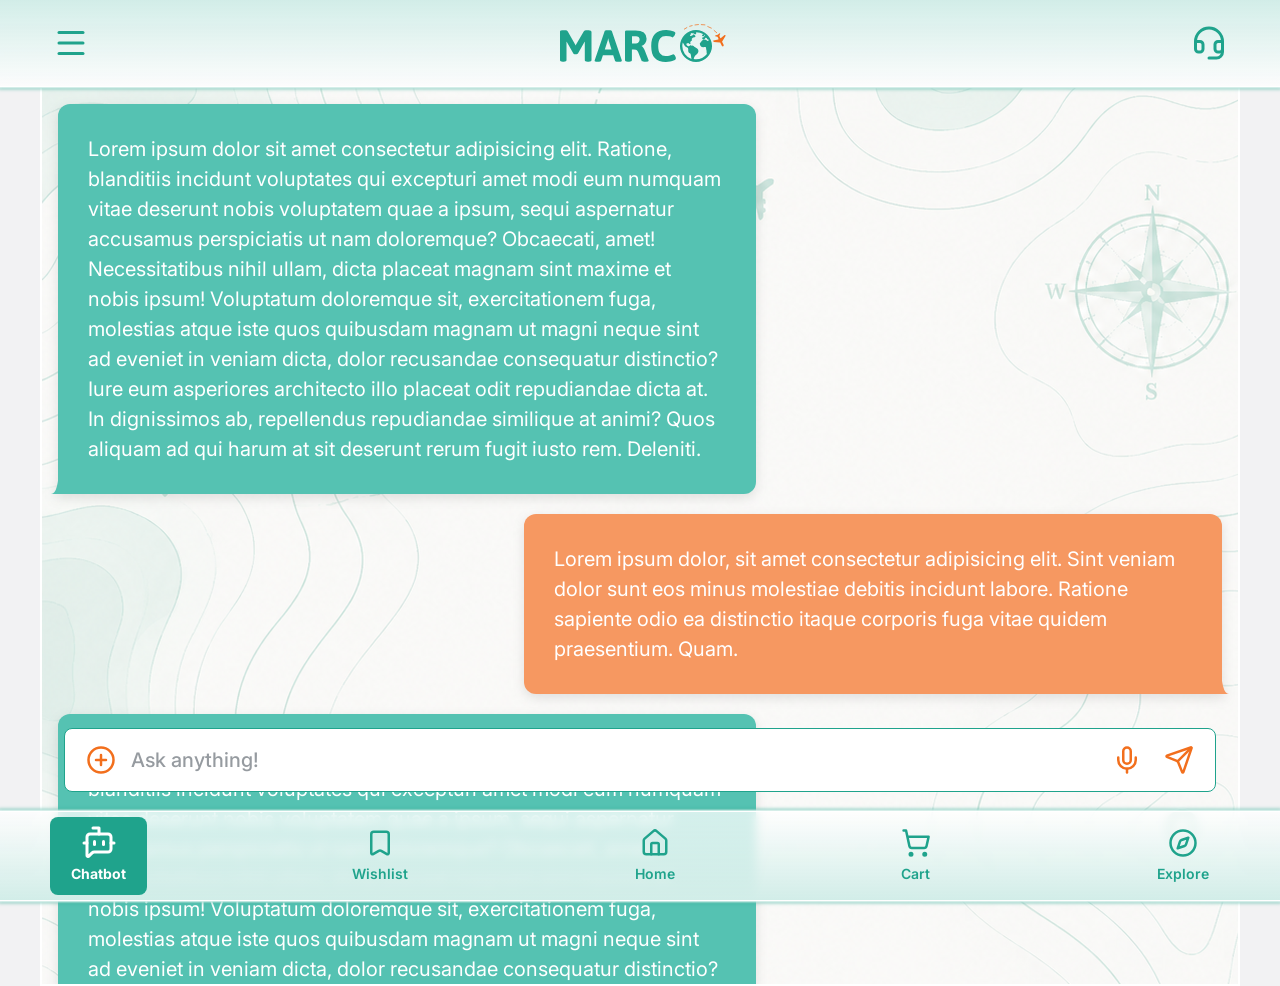
==== HTML Pages/Chatbot.html @ 884e7ddc "update chatbot UI and improvements" ====
<!doctype html>
<html lang="en">
  <head>
    <meta charset="UTF-8" />
    <meta http-equiv="X-UA-Compatible" content="IE=edge" />
    <meta name="viewport" content="width=device-width, initial-scale=1.0" />
    <title>Main Page</title>
    <link rel="stylesheet" href="../CSS/variables.css" />
    <link rel="stylesheet" href="../CSS/base.css" />
    <link rel="stylesheet" href="../CSS/layout.css" />
    <link rel="stylesheet" href="../CSS/components.css" />
    <link
      rel="shortcut icon"
      href="../Images/crowtus.svg"
      type="image/x-icon"
    />
    <script defer src="../JS/app.js"></script>
    <script defer src="../JS/lucide.min.js"></script>
  </head>
  <body>
    <!-- Navbar -->
    <nav class="nav section">
      <ul class="nav__items container">
        <li>
          <a
            class="btn btn--tertiary btn--nav btn--is-active"
            href="./chatbot.html"
          >
            <span data-lucide="bot-message-square" aria-hidden="true"></span>
            <span class="text--sm">Chatbot</span>
          </a>
        </li>
        <li>
          <a class="btn btn--tertiary btn--nav" href="./wishlist.html">
            <span data-lucide="bookmark" aria-hidden="true"></span>
            <span class="text--sm">Wishlist</span>
          </a>
        </li>
        <li>
          <a
            class="btn btn--tertiary btn--nav"
            href="./home.html"
            aria-current="page"
          >
            <span data-lucide="home" aria-hidden="true"></span>
            <span class="text--sm">Home</span>
          </a>
        </li>
        <li>
          <a class="btn btn--tertiary btn--nav" href="./cart.html">
            <span data-lucide="shopping-cart" aria-hidden="true"></span>
            <span class="text--sm">Cart</span>
          </a>
        </li>
        <li>
          <a class="btn btn--tertiary btn--nav" href="./explore.html">
            <span data-lucide="compass" aria-hidden="true"></span>
            <span class="text--sm">Explore</span>
          </a>
        </li>
      </ul>
    </nav>
    <!-- Header -->
    <header class="header section">
      <section class="header__title container">
        <button class="btn btn--tertiary btn--header" aria-label="Menu">
          <span data-lucide="menu"></span>
        </button>
        <div class="logo">
          <img src="../Images/logo/logo.svg" alt="" />
        </div>
        <button
          class="btn btn--tertiary btn--header"
          aria-label="Customer Service"
        >
          <span data-lucide="headset"></span>
        </button>
      </section>
    </header>
    <main>
      <section class="chat container">
        <div class="chat__messages">
          <div class="chat__messages--left">
            Lorem ipsum dolor sit amet consectetur adipisicing elit. Ratione,
            blanditiis incidunt voluptates qui excepturi amet modi eum numquam
            vitae deserunt nobis voluptatem quae a ipsum, sequi aspernatur
            accusamus perspiciatis ut nam doloremque? Obcaecati, amet!
            Necessitatibus nihil ullam, dicta placeat magnam sint maxime et
            nobis ipsum! Voluptatum doloremque sit, exercitationem fuga,
            molestias atque iste quos quibusdam magnam ut magni neque sint ad
            eveniet in veniam dicta, dolor recusandae consequatur distinctio?
            Iure eum asperiores architecto illo placeat odit repudiandae dicta
            at. In dignissimos ab, repellendus repudiandae similique at animi?
            Quos aliquam ad qui harum at sit deserunt rerum fugit iusto rem.
            Deleniti.
          </div>
          <div class="chat__messages--right">
            Lorem ipsum dolor, sit amet consectetur adipisicing elit. Sint
            veniam dolor sunt eos minus molestiae debitis incidunt labore.
            Ratione sapiente odio ea distinctio itaque corporis fuga vitae
            quidem praesentium. Quam.
          </div>
          <div class="chat__messages--left">
            Lorem ipsum dolor sit amet consectetur adipisicing elit. Ratione,
            blanditiis incidunt voluptates qui excepturi amet modi eum numquam
            vitae deserunt nobis voluptatem quae a ipsum, sequi aspernatur
            accusamus perspiciatis ut nam doloremque? Obcaecati, amet!
            Necessitatibus nihil ullam, dicta placeat magnam sint maxime et
            nobis ipsum! Voluptatum doloremque sit, exercitationem fuga,
            molestias atque iste quos quibusdam magnam ut magni neque sint ad
            eveniet in veniam dicta, dolor recusandae consequatur distinctio?
            Iure eum asperiores architecto illo placeat odit repudiandae dicta
            at. In dignissimos ab, repellendus repudiandae similique at animi?
            Quos aliquam ad qui harum at sit deserunt rerum fugit iusto rem.
            Deleniti.
          </div>
          <div class="chat__messages--right">
            Lorem ipsum dolor, sit amet consectetur adipisicing elit. Sint
            veniam dolor sunt eos minus molestiae debitis incidunt labore.
            Ratione sapiente odio ea distinctio itaque corporis fuga vitae
            quidem praesentium. Quam.
          </div>
          <div class="chat__messages--left">
            Lorem ipsum dolor sit amet consectetur adipisicing elit. Ratione,
            blanditiis incidunt voluptates qui excepturi amet modi eum numquam
            vitae deserunt nobis voluptatem quae a ipsum, sequi aspernatur
            accusamus perspiciatis ut nam doloremque? Obcaecati, amet!
            Necessitatibus nihil ullam, dicta placeat magnam sint maxime et
            nobis ipsum! Voluptatum doloremque sit, exercitationem fuga,
            molestias atque iste quos quibusdam magnam ut magni neque sint ad
            eveniet in veniam dicta, dolor recusandae consequatur distinctio?
            Iure eum asperiores architecto illo placeat odit repudiandae dicta
            at. In dignissimos ab, repellendus repudiandae similique at animi?
            Quos aliquam ad qui harum at sit deserunt rerum fugit iusto rem.
            Deleniti.
          </div>
          <div class="chat__messages--right">
            Lorem ipsum dolor, sit amet consectetur adipisicing elit. Sint
            veniam dolor sunt eos minus molestiae debitis incidunt labore.
            Ratione sapiente odio ea distinctio itaque corporis fuga vitae
            quidem praesentium. Quam.
          </div>
          <div class="chat__messages--left">
            Lorem ipsum dolor sit amet consectetur adipisicing elit. Ratione,
            blanditiis incidunt voluptates qui excepturi amet modi eum numquam
            vitae deserunt nobis voluptatem quae a ipsum, sequi aspernatur
            accusamus perspiciatis ut nam doloremque? Obcaecati, amet!
            Necessitatibus nihil ullam, dicta placeat magnam sint maxime et
            nobis ipsum! Voluptatum doloremque sit, exercitationem fuga,
            molestias atque iste quos quibusdam magnam ut magni neque sint ad
            eveniet in veniam dicta, dolor recusandae consequatur distinctio?
            Iure eum asperiores architecto illo placeat odit repudiandae dicta
            at. In dignissimos ab, repellendus repudiandae similique at animi?
            Quos aliquam ad qui harum at sit deserunt rerum fugit iusto rem.
            Deleniti.
          </div>
          <div class="chat__messages--right">
            Lorem ipsum dolor, sit amet consectetur adipisicing elit. Sint
            veniam dolor sunt eos minus molestiae debitis incidunt labore.
            Ratione sapiente odio ea distinctio itaque corporis fuga vitae
            quidem praesentium. Quam.
          </div>
          <div class="chat__messages--user"></div>
        </div>
        <div
          class="input-group input-group--chat container"
          action="/text"
          method="get"
          role="text"
        >
          <button class="btn btn--tertiary btn--header">
            <span
              class="text--secondary"
              data-lucide="circle-plus"
              aria-hidden="true"
            ></span>
          </button>
          <input
            class="input__field"
            type="text"
            name="text-field"
            id="text-field"
            placeholder="Ask anything!"
            autocomplete="off"
          />
          <button class="btn btn--tertiary btn--header">
            <span
              class="text--secondary"
              data-lucide="mic"
              aria-hidden="true"
            ></span>
          </button>
          <button class="btn btn--tertiary btn--header">
            <span
              class="text--secondary"
              data-lucide="send"
              aria-hidden="true"
            ></span>
          </button>
        </div>
      </section>
    </main>
  </body>
</html>
---- CSS/variables.css ----
:root {
  /* Type scale */

  --text-2xs: 0.5rem; /* 8px */
  --text-xs: 0.75rem; /* 12px */
  --text-sm: 0.875rem; /* 14px */
  --text-base: 1rem; /* 16px */
  --text-lg: 1.25rem; /* 20px */
  --text-xl: 1.5rem; /* 24px */
  --text-2xl: 2rem; /* 32px */
  --text-3xl: 3rem; /* 48px */
  --text-4xl: 4rem; /* 64px */
  --text-5xl: 5rem; /* 80px */

  /* Line heights */
  --line-tight: 1.2;
  --line-normal: 1.5;

  /* Spacing scale */
  --space-4: 0.25rem; /* 4px */
  --space-8: 0.5rem; /* 8px */
  --space-12: 0.75rem; /* 12px */
  --space-16: 1rem; /* 16px (Base) */
  --space-20: 1.25rem; /* 20px */
  --space-24: 1.5rem; /* 24px */
  --space-32: 2rem; /* 32px */
  --space-40: 2.5rem; /* 40px */
  --space-48: 3rem; /* 48px */
  --space-64: 4rem; /* 64px */
  --space-80: 5rem; /* 80px */
  --space-96: 6rem; /* 96px */
  --space-128: 8rem; /* 128px */

  /* Border Radius */
  --radius-none: 0;
  --radius-sm: 0.25rem;
  --radius-md: 0.5rem;
  --radius-lg: 0.75rem;
  --radius-xl: 1rem;
  --radius-2xl: 2rem;
  --radius-full: 50%;

  /* Focus Ring */
  --focus-ring-color: var(--color-secondary-500);
  --focus-ring-width: 2px;
  --focus-ring-offset: 2px;

  /* Screen Min Width */
  --screen-mobile: 360px;
  --screen-tablet: 768px;
  --screen-laptop: 1024px;
  --screen-pc: 1440px;

  /* Primary Colors */
  --color-primary-50: #d2ede8;
  --color-primary-100: #a9e2d8;
  --color-primary-200: #7ed1c4;
  --color-primary-300: #55c2b2;
  --color-primary-400: #34b49f;
  --color-primary-500: #1fa38c;
  --color-primary-600: #198676;
  --color-primary-700: #156b60;
  --color-primary-800: #104e47;
  --color-primary-900: #0c3a34;
  --color-primary-950: #00230c;

  /* Secondary Colors */
  --color-secondary-50: #fbd4bb;
  --color-secondary-100: #fac1a5;
  --color-secondary-200: #f8ad83;
  --color-secondary-300: #f69861;
  --color-secondary-400: #f4843f;
  --color-secondary-500: #f26f1d;
  --color-secondary-600: #d95503;
  --color-secondary-700: #bf3c00;
  --color-secondary-800: #a62200;
  --color-secondary-900: #730000;
  --color-secondary-950: #400000;

  /* Neutral Colors */
  --color-neutral-50: #f2f2f3;
  --color-neutral-100: #e5e6e7;
  --color-neutral-200: #cbcdcf;
  --color-neutral-300: #b0b4b8;
  --color-neutral-400: #969ba0;
  --color-neutral-500: #7c8288;
  --color-neutral-600: #62686e;
  --color-neutral-700: #494f55;
  --color-neutral-800: #2f353b;
  --color-neutral-900: #161c22;
  --color-neutral-950: #000208;

  /* Utility Colors */
  --color-white: #ffffff;
  --color-black: #000000;
  --color-pink: #f7a8c7;
  --color-blue: #6dc1ef;

  --switch-width: 2.75rem; /* عرض سوئیچ */
  --switch-height: 1.5rem; /* ارتفاع سوئیچ */
  --switch-thumb-size: 1.25rem; /* سایز دایره */
  --switch-bg-off: #cbd5e1; /* رنگ خاموش */
  --switch-bg-on: #3b82f6; /* رنگ روشن */
  --switch-transition: all 0.25s cubic-bezier(0.4, 0, 0.2, 1); /* افکت نرم */
}
---- CSS/base.css ----
@font-face {
  font-family: "vazirmatn";
  src: url("../Fonts/Vazirmatn[wght].woff2") format("truetype");
  font-weight: 100 900;
  font-style: normal;
  font-display: swap;
}
@font-face {
  font-family: "inter";
  src: url("../Fonts/Inter-VariableFont_opsz\,wght.ttf") format("truetype");
  font-weight: 100 900;
  font-style: normal;
  font-display: swap;
}
@font-face {
  font-family: "roboto";
  src: url("../Fonts/Roboto-VariableFont_wdth\,wght.ttf") format("truetype");
  font-weight: 100 900;
  font-style: normal;
  font-display: swap;
}
* {
  font-family: inter;
  margin: 0;
}
html {
  font-family: inter, roboto, vazirmatn, Arial, Helvetica, sans-serif;
  margin: 0;
  padding: 0;
  border: 0 none;
  outline: none;
  scroll-behavior: smooth;
  box-sizing: border-box !important;
  font-size: 16px;
  line-height: var(--line-normal);
  background-color: var(--color-neutral-50);
}
a {
  text-decoration: none;
  color: inherit;
}
a:hover {
  opacity: 0.9;
}
img,
picture,
video {
  max-width: 100%;
  display: block;
}

div {
  outline: none;
  margin: 0;
  padding: 0;
  width: 360px;
}

form {
  outline: none;
  display: flex;
  flex-direction: column;
  align-items: flex-start;
  gap: 1rem;
  width: 360px;
  padding: 0.5rem 1rem;
  box-sizing: border-box;
  outline: none;
  margin: 0;
}
*,
*::before,
*::after {
  box-sizing: border-box;
}

body {
  min-height: 100vh;
  position: relative;
}

img,
picture,
video,
canvas,
svg {
  display: block;
  max-width: 100%;
}

input,
button,
textarea,
select {
  font: inherit;
}

button a:focus-visible {
  border: none;
  outline: none;
  box-shadow: none;
}
a:focus-visible {
  outline: none;
  border: none;
  box-shadow:
    0 0 2px 2px var(--color-white),
    0 0 4px 2px var(--color-primary-500);
}
footer {
  padding-bottom: 74px;
}
---- CSS/layout.css ----
:root {
  /* Breakpoints */
  /* Width<768px Mobile */
  --bp-sm: 768px; /*tablet*/
  --bp-md: 1024px; /*laptop*/
  --bp-lg: 1280px; /*desktop*/
}
.grid {
  display: grid;
  grid-template-columns: repeat(auto-fit, minmax(320px, 1fr));
  gap: 1rem;
  justify-items: center;
  align-items: center;
}

.container {
  width: 100%;
  max-width: 1200px;
  margin-inline: auto;
}
.section {
  width: 100%;
}
.col {
  display: flex;
  flex-direction: row;
  gap: 1rem;
}
.login {
  background-color: var(--color-neutral-50);
  position: relative;
  width: 100%;
  height: 100vh;
  display: flex;
  flex-direction: column;
  justify-content: flex-start;
  align-items: center;
  gap: 1rem;
}
.login__img {
  width: 100%;
}
.login__form {
  width: 100%;
  display: flex;
  flex-direction: column;
  justify-content: center;
  align-items: center;

  font-family: inherit;
  font-weight: 500;
  font-size: var(--text-lg);
}

@media only screen and (min-width: 768px) {
  .login__form {
    font-size: var(--text-xl);
  }
}
@media only screen and (min-width: 1024px) {
  .login__img {
    display: none;
  }
  .login {
    background-image: url(/Images/login.png);
    background-repeat: no-repeat;
    background-size: cover;
    background-position: right center;
  }
  .login__form {
    position: absolute;
    left: 0;
    height: 100%;
    width: 30%;

    background-color: color-mix(
      in srgb,
      var(--color-neutral-50),
      transparent 30%
    );
    backdrop-filter: blur(5px);
    border-left: solid 2px var(--color-white);
  }
}
---- CSS/components.css ----
/* Button */

.text--primary {
  color: var(--color-primary-500);
}
.text--secondary {
  color: var(--color-secondary-500);
}
.btn {
  width: 100%;
  display: inline-flex;
  align-items: center;
  justify-content: center;
  gap: 0.5em;
  outline: none;
  border-radius: var(--radius-md);

  padding: 0.25em 0.5em;
  cursor: pointer;

  white-space: nowrap;
  flex-shrink: 0;

  transition:
    border-color 0.2s ease,
    background-color 0.2s ease,
    box-shadow 0.2s ease;
}

.btn--nav {
  flex: 1;
  flex-direction: column;
  min-width: 64px;
  padding: 0.5em 0.25em !important;
  gap: 0.25em;
}
.btn--chip {
  width: fit-content;
  flex: 1;
}
.btn--chip[aria-pressed="true"] {
  color: var(--color-white) !important;
  background: var(--color-primary-500) !important;
}
.btn--header {
  width: fit-content;
}
.btn--primary {
  background: var(--color-primary-500);
  color: var(--color-white);
  border: 1px solid transparent;
  box-shadow:
    0 1px 2px rgba(0, 0, 0, 0.08),
    0 2px 4px rgba(0, 0, 0, 0.06);
}
.btn--secondary {
  background: var(--color-white);
  color: var(--color-primary-500);
  border: 1px solid var(--color-primary-500);
  box-shadow:
    0 1px 2px rgba(0, 0, 0, 0.08),
    0 2px 4px rgba(0, 0, 0, 0.06);
}
.btn--tertiary {
  background: none;
  color: var(--color-primary-500);
  border: 1px solid transparent;
}
.btn--primary:hover {
  background-color: var(--color-primary-600);
  box-shadow:
    0 4px 8px rgba(0, 0, 0, 0.12),
    0 2px 4px rgba(0, 0, 0, 0.08);
}
.btn--secondary:hover {
  background-color: var(--color-neutral-100);
  box-shadow:
    0 4px 8px rgba(0, 0, 0, 0.12),
    0 2px 4px rgba(0, 0, 0, 0.08);
}
.btn--tertiary:hover {
  color: var(--color-primary-600);
}
.btn:hover {
  transform: translateY(-1px);
}
.btn:active {
  transform: translateY(1px);
}

.btn--primary:active,
.btn--secondary:active {
  box-shadow: 0 1px 2px rgba(0, 0, 0, 0.08);
}
.btn:disabled {
  opacity: 0.5;
  cursor: not-allowed;
  box-shadow: none;
}
.btn--is-active {
  background: var(--color-primary-500);
  color: var(--color-white);
  [data-lucide] {
    transform: scale(1.2);
  }
  .text--sm {
    font-weight: 700;
  }
}
.btn--is-active:hover {
  background: var(--color-primary-600);
  color: var(--color-white);
}
.btn:focus-visible {
  outline: none;
  box-shadow:
    0 0 2px 2px var(--color-white),
    0 0 4px 2px var(--color-primary-500);
}

.btn--sm {
  font-size: var(--text-base);
}
.btn--md {
  font-size: var(--text-lg);
}
.btn--lg {
  font-size: var(--text-xl);
}
.btn__label {
  font-family: inherit;
  font-weight: 500;
}
.btn__icon {
  display: flex;
  align-items: center;
  justify-content: center;
}
.btn__icon img,
.btn__icon svg {
  width: 1em;
  height: 1em;
}

/* Input */

.input-group {
  border-radius: var(--radius-md);
  border: solid 1px var(--color-primary-500);

  background-color: var(--color-white);
  color: var(--color-primary-500);
  display: flex;
  flex-direction: row;
  align-items: center;
  justify-content: space-between;
  outline: none;

  padding: 0.5em;

  font-family: inherit;
  font-weight: 500;
  font-size: var(--text-base);
}

.input {
  display: flex;
  flex-direction: column;
  justify-content: space-evenly;
  align-content: space-evenly;
  margin: 0;
  outline: none;
  gap: 0.5rem;
  width: 100%;
  font-size: inherit;
  border-radius: var(--radius-md);
  border: none;
}
.input--sm {
  font-size: var(--text-base);
}
.input--md {
  font-size: var(--text-lg);
}
.input--lg {
  font-size: var(--text-xl);
}
.input__field {
  background-color: var(--color-white);
  color: var(--color-neutral-500);
  width: 100%;
  border: none;
  padding: 0 var(--space-4);

  border-radius: var(--radius-md);
  transition:
    background-color 0.2s ease,
    box-shadow 0.2s ease,
    transform 0.1s ease;
}
.input__icon {
  position: relative;
  display: flex;
  align-items: center;
  justify-content: center;

  width: 1.25em;
  height: 1.25em;
}
.input__icon img,
.input__icon svg {
  width: 100%;
  height: 100%;
}

.input__field::placeholder {
  color: var(--color-neutral-400);
}
.input__field:focus-visible {
  border: none;
  outline: none;
  background-color: var(--color-neutral-50);
}

.input__field:disabled {
  opacity: 0.6;
  cursor: not-allowed;
}
.input__label {
  color: var(--color-primary-900);
  position: relative;
  font-family: inherit;
  font-weight: 600;
}
.input__helper-text {
  display: block;
  font-size: 0.75em;
  color: var(--color-neutral-500);
}
input[type="checkbox"],
input[type="radio"] {
  accent-color: var(--color-primary-500);
  width: 1.25em;
  height: 1.25em;
  cursor: pointer;
}
input[type="checkbox"]:focus-visible,
input[type="radio"]:focus-visible {
  outline: none;
  box-shadow:
    0 0 2px 2px var(--color-white),
    0 0 4px 2px var(--color-primary-500);
}

/* Switch Toggle */

.switch {
  display: inline-flex;
  align-items: center;
  cursor: pointer;
  position: relative;
  width: 2.5em;
  height: 1.25em;
}
.switch--sm {
  font-size: var(--text-base);
}
.switch--md {
  font-size: var(--text-lg);
}
.switch--lg {
  font-size: var(--text-xl);
}
.switch__input {
  position: absolute;
  opacity: 0;
}
.switch__slider {
  position: relative;
  display: block;
  width: 100%;
  height: 100%;
  background-color: var(--color-neutral-300);
  transition: all 0.25s cubic-bezier(0.4, 0, 0.2, 1);
}
.switch__slider::before {
  content: "";
  position: absolute;
  width: 1em;
  height: 1em;
  background-color: var(--color-white);
  border-radius: var(--radius-full);
  bottom: 0.125em;
  left: 0.125em;
  transition: all 0.25s cubic-bezier(0.4, 0, 0.2, 1);
  box-shadow: 0 1px 3px rgba(0, 0, 0, 0.2);
}
.switch__input:checked + .switch__slider {
  background-color: var(--color-primary-500);
}
.switch__input:checked + .switch__slider::before {
  transform: translateX(1.25em);
}
.switch__input:focus-visible + .switch__slider {
  outline: none;
  box-shadow:
    0 0 2px 2px var(--color-white),
    0 0 4px 2px var(--color-primary-500);
}
.switch__input:disabled + .switch__slider {
  background-color: var(--color-neutral-100);
  cursor: not-allowed;
}
/* Drop Down */

.dropdown {
  width: fit-content;
  height: auto;
  border: none;
  background-color: var(--color-white);
  color: var(--color-neutral-500);
  border-radius: var(--radius-md);
  transition:
    border-color 0.2s ease,
    background-color 0.2s ease,
    box-shadow 0.2s ease;
}
.dropdown option {
  background-color: var(--color-white);
  color: var(--color-neutral-500);
  border-radius: var(--radius-md);
}

.dropdown:focus-visible {
  outline: none;
  background-color: var(--color-neutral-100);
}

.dropdown:hover {
  cursor: pointer;
  color: var(--color-primary-500);
}

[data-lucide] {
  width: 1.5em;
  height: auto;
  stroke: currentColor;
  stroke-width: 2;
  fill: none;
}
.logo {
  font-size: inherit;
  width: fit-content;
  padding: 0.5em 0.5em 0.25em 0.5em;
}
.logo img {
  height: 2em;
  width: auto;
}

/* Banner */

.hero {
  position: relative;
  z-index: auto;
}
.hero__list {
  width: 100%;
  position: relative;
  list-style: none;
  padding: 0;
  margin-inline: auto;
  display: flex;
  flex-direction: row;
  justify-items: center;
  align-items: center;
  overflow-x: auto;
  overflow-y: hidden;
  scroll-snap-type: x mandatory;
  scroll-behavior: smooth;
  -webkit-overflow-scrolling: touch;
  -ms-overflow-style: none;
  scrollbar-width: none;
}
.hero__content {
  flex: 0 0 100%;
  position: relative;
  width: 100%;
  align-items: center;
  justify-content: center;
  scroll-snap-align: center;
  flex-direction: column;
}
.hero__bg {
  position: absolute;
  top: 0;
  left: 0;
  width: 100%;
  height: 100%;
  object-fit: cover;
  object-position: right;
  z-index: auto;
}
.hero__article {
  position: relative;
  display: flex;
  flex-direction: column;
  justify-content: space-between;
  align-items: flex-start;
  gap: 0;
  width: 45%;
  padding-inline: 1em;
  padding-block: 1em;
  text-align: left;
  z-index: 1;
  font-size: var(--text-base);
}

@media only screen and (min-width: 768px) {
  .hero__article {
    width: 40%;
    gap: 0.5em;
    padding-block: 2em;
    font-size: var(--text-lg);
  }
}
@media only screen and (min-width: 1024px) {
  .hero__article {
    width: 35%;
    font-size: var(--text-xl);
    gap: 1em;
    padding-block: 4em;
  }
}

/* Slider */
.slider__container {
  width: 100%;
  display: flex;
  flex-direction: row;
  gap: 0;
  overflow-x: auto;
  scroll-snap-type: x mandatory;
  scroll-behavior: smooth;
  -webkit-overflow-scrolling: touch;
  -ms-overflow-style: none;
  scrollbar-width: none;

  cursor: grab;
}

/* Slides */

.slide {
  flex: 0 0 calc((100% - 32px) / 2);
  scroll-snap-align: start;
  padding-left: 16px;
}
.slide__img {
  width: 100%;
  aspect-ratio: 1 / 1;
  object-fit: cover;
  object-position: center;
  display: block;
  border-radius: var(--radius-xl);
  transition:
    transform 0.25s ease,
    filter 0.25s ease;
}
.slide__link {
  position: relative;
  display: block;
  overflow: hidden;
  border-radius: var(--radius-xl);
}
.slide__overlay {
  position: absolute;
  left: 0;
  right: 0;
  bottom: 0;
  height: 40%; /* حالت باز */
  padding: 0.125em 0.5em;
  gap: 0.5em;
  width: 100%;
  box-sizing: border-box;
  background: rgba(0, 0, 0, 0.5);
  color: #fff;

  transform: translateY(50%); /* حالت بسته: بیشترش پنهان */
  transition:
    transform 0.22s ease,
    opacity 0.22s ease;
  opacity: 1; /* اینجا opacity را ثابت نگه دار */
}

.slide__title {
  width: 100%;
  margin: 0;
  font-size: var(--text-base);
  line-height: var(--line-normal);
}

.slide__text {
  width: 100%;
  margin: 0;
  font-size: var(--text-sm);
  line-height: var(--line-tight);

  display: -webkit-box;
  -webkit-box-orient: vertical;
  line-clamp: 2;
  white-space: normal;
  overflow: hidden;
  display: none;
}

.slide__link:hover .slide__overlay,
.slide__link:focus-visible .slide__overlay,
.slide__link:focus-within .slide__overlay {
  opacity: 1;
  transform: translateY(0);
  .slide__text {
    display: block;
  }
}

.slide__link:hover .slide__img,
.slide__link:focus-visible .slide__img {
  transform: scale(1.03);
  filter: brightness(0.9);
}
.slider__container--sm::-webkit-scrollbar {
  display: none;
}
@media only screen and (min-width: 768px) {
  .slide {
    flex: 0 0 calc((100% - 32px) / 3);
  }
  .slide__text {
    font-size: var(--text-base);
  }
  .slide__title {
    font-size: var(--text-lg);
  }
}
@media only screen and (min-width: 1024px) {
  .slide {
    flex: 0 0 calc((100% - 32px) / 4);
  }
  .slide__text {
    font-size: var(--text-lg);
  }
  .slide__title {
    font-size: var(--text-xl);
  }
}

/* Sections */

.section__title {
  color: var(--color-primary-500);
  min-width: 168px;
  margin-inline: auto;
  border: none;
  outline: none;
  padding: 1em 0 0 0;

  display: flex;
  flex-direction: row;
  align-items: center;
  justify-content: left;
  gap: 0.5em;
}
.chips__container {
  display: flex;
  flex-direction: row;
  gap: 1em;
  padding: 1em;
  overflow-x: auto;
  scroll-snap-type: x mandatory;
  scroll-behavior: smooth;
  -webkit-overflow-scrolling: touch;
  -ms-overflow-style: none;
  scrollbar-width: none;

  cursor: grab;
}
.section__chips::-webkit-scrollbar {
  display: none;
}

/* Comments Section*/

.comment__container {
  width: 100%;
  display: flex;
  flex-direction: row;
  gap: 1em;
  padding: 1em;
  overflow-x: auto;
  scroll-snap-type: x mandatory;
  scroll-behavior: smooth;
  -webkit-overflow-scrolling: touch;
  -ms-overflow-style: none;
  scrollbar-width: none;

  cursor: grab;
}

.comment__slide {
  position: relative;
  flex: 0 0 calc((100% - 32px));
  background-color: var(--color-neutral-100);

  border-radius: var(--radius-md);

  gap: 1em;
  padding: 1em;

  display: flex;
  flex-direction: column;
}

.comment__header {
  width: 100%;
  display: flex;
  flex-direction: row;
  align-items: center;
  justify-content: space-between;
  gap: 1em;
}
.comment__body {
  width: 100%;
  height: 160px;
  background-color: var(--color-white);
  color: var(--color-neutral-700);

  border-radius: var(--radius-md);
  padding: 0.5em 1em;
  font-size: var(--text-sm);
  line-height: var(--line-tight);
  font-weight: 400;
  text-align: justify;
  overflow-y: scroll;
}
.comment__rating {
  width: 100%;
  font-size: var(--text-sm);
  color: var(--color-secondary-500);
  padding: 0;
  display: flex;
  gap: 0.125;
  flex-direction: row;
  justify-content: space-between;
  align-items: center;
}
.comment__date {
  font-size: var(--text-sm);
  font-weight: 500;
  color: var(--color-neutral-600);
  width: 100%;
  direction: rtl;
}
@media only screen and (min-width: 768px) {
  .comment__slide {
    flex: 0 0 calc((100% - 32px) / 2);
  }
}
@media only screen and (min-width: 1024px) {
  .comment__slide {
    flex: 0 0 calc((100% - 32px) / 3);
  }
}

/* Persona */

.persona {
  width: 100%;
  display: flex;
  flex-direction: row;
  align-items: center;
  justify-content: flex-start;
  gap: 1em;
}
.persona__img {
  border: solid 2px var(--color-secondary-500);
  max-width: 64px;
  object-fit: cover;
  object-position: center;
  display: block;
  border-radius: var(--radius-full);
}
.persona__name {
  width: fit-content;
  color: var(--color-neutral-700);
  font-size: var(--text-sm);
  font-weight: 400;
}
/* Navbar */
.nav {
  background: linear-gradient(to top, var(--color-primary-50), transparent);
  background-color: color-mix(in srgb, var(--color-white), transparent 25%);
  outline: solid 1px var(--color-white);
  box-shadow:
    0 0 2px 2px var(--color-white),
    0 0 4px 2px var(--color-primary-500);
  backdrop-filter: blur(5px);

  position: fixed;
  bottom: 0;
  z-index: 1000;

  display: flex;
  flex-direction: column;
  justify-content: center;
  align-items: center;
}
.nav__items {
  list-style: none;
  font-size: 1em;
  border: none;

  margin-inline: auto;

  display: inline-flex;
  flex-direction: row;
  justify-content: space-between;
  padding: 0.25em 0.5em;

  align-items: center;
  flex-wrap: nowrap;

  border-radius: var(--radius-md);
}
@media only screen and (min-width: 1024px) {
  .nav__items {
    font-size: 1.25em;
  }
  .btn--nav {
    padding: 0.5em 1em !important;
  }
}

/* Header */

.header {
  position: sticky;
  top: 0;
  z-index: 1000;
  /* background-color: var(--color-white);
  box-shadow:
    0 0 2px 2px var(--color-white),
    0 0 4px 2px var(--color-primary-500); */

  background: linear-gradient(to bottom, var(--color-primary-50), transparent);

  background-color: color-mix(in srgb, var(--color-white), transparent 25%);
  outline: solid 1px var(--color-white);

  box-shadow:
    0 0 2px 2px var(--color-white),
    0 0 4px 2px var(--color-primary-500);
  backdrop-filter: blur(5px);
  display: flex;
  flex-direction: column;
  justify-content: center;
  align-items: center;
  padding-inline: 1em;
  padding-block: 0.625em;
  gap: 0.625em;
}
.header__title {
  font-size: var(--text-lg);
  padding: 0;

  display: flex;
  flex-direction: row;
  justify-content: space-between;
  align-items: center;
  width: 100%;
  flex-wrap: nowrap;
}

@media only screen and (min-width: 1024px) {
  .input-group {
    font-size: var(--text-lg);
    max-width: 1152px;
  }
  .header__title {
    font-size: var(--text-xl);
  }
}

/* Main Tickets */
.main__ticket {
  position: relative;
  display: flex;
  flex-direction: row;
  align-items: center;
  gap: 0.5em;
  padding-inline: 0.5em;
  justify-content: space-evenly;
}
@media only screen and (min-width: 1024px) {
  .main__ticket {
    gap: 2em;
    padding-inline: 2em;
    margin-inline: auto; /* وسط چین افقی */
  }
}

/* Footer */

.footer__container {
  color: var(--color-white);
  background-color: var(--color-neutral-500);
  padding: 0.5em 2em 96px 2em;
  gap: 2em;
  display: flex;
  flex-direction: column;
  justify-items: center;
  align-items: center;
}
.footer__columns {
  display: grid;
  width: 100%;
  grid-template-columns: 1fr 1fr;
  justify-content: start;
  text-align: left;
}
.footer__img {
  font-size: var(--text-base);
  width: 30%;
  margin-inline: auto;
  filter: brightness(0) invert(1);
}
@media only screen and (min-width: 1024px) {
  .footer__columns {
    grid-template-columns: 1fr 1fr 1fr 1fr 1fr;
  }
  .footer__img {
    width: 10%;
  }
}
.text--sm {
  font-size: var(--text-sm);
  font-weight: 600;
}
.color--secondary {
  color: var(--color-secondary-500);
}
.svg--fill {
  fill: currentColor;
}
.chat {
  height: 100vh;
  overflow-y: scroll;
  scroll-snap-type: y mandatory;
  scroll-behavior: smooth;
  -webkit-overflow-scrolling: touch;
  -ms-overflow-style: none;
  scrollbar-width: none;
  background-image: url(/Images/background.png);
  border: solid 2px var(--color-white);
  padding: 1em 1em 140px 1em;
}
.chat__messages {
  font-size: var(--text-base);
  line-height: var(--line-normal);
  width: 100%;
  display: flex;
  flex-direction: column;
  justify-content: baseline;
  gap: 1em;
}
.chat__messages--left {
  position: relative;
  align-self: flex-start;
  color: var(--color-white);
  background-color: var(--color-primary-300);
  width: 70%;
  padding: 1em;
  border-radius: var(--radius-lg) var(--radius-lg) var(--radius-lg) 0;
  filter: drop-shadow(0 4px 6px rgba(0, 0, 0, 0.1));

  padding: 1em;
  height: fit-content;
}
.chat__messages--left::before {
  content: "";
  position: absolute;
  bottom: 0;
  left: -15px;
  width: var(--space-16);
  height: var(--space-32);
  background-color: var(--color-primary-300);
  clip-path: path("M 8 32 Q 16 32 16 0 L 16 0 L 16 32 Z");
}

.chat__messages--right {
  position: relative;
  align-self: flex-end;
  color: var(--color-white);
  background-color: var(--color-secondary-300);
  width: 70%;
  padding: 1em;
  border-radius: var(--radius-lg) var(--radius-lg) 0 var(--radius-lg);
  filter: drop-shadow(0 4px 6px rgba(0, 0, 0, 0.1));

  height: fit-content;
}

.chat__messages--right::before {
  content: "";
  position: absolute;
  bottom: 0;
  /* تغییر جهت به سمت راست */
  right: -15px;
  left: auto;

  width: var(--space-16);
  height: var(--space-32);
  background-color: var(--color-secondary-300);

  /* معکوس کردن مسیر (Mirror Path) */
  clip-path: path("M 8 32 Q 0 32 0 0 L 0 0 L 0 32 Z");
}

.input-group--chat {
  width: 96%;
  background-color: var(--color-white);
  color: var(--color-primary-500);
  position: fixed;
  bottom: 92px;
  left: 50%;
  transform: translateX(-50%);
}

@media only screen and (min-width: 768px) {
  .chat__messages--right,
  .chat__messages--left {
    padding: 1.25em;

    width: 65%;
  }
}
@media only screen and (min-width: 1024px) {
  .input-group--chat {
    bottom: 108px;
  }
  .chat {
    padding: 1em 1em 168px 1em;
  }
  .chat__messages--right,
  .chat__messages--left {
    padding: 1.5em;
    width: 60%;
  }
  .chat__messages {
    font-size: var(--text-lg);
  }
}
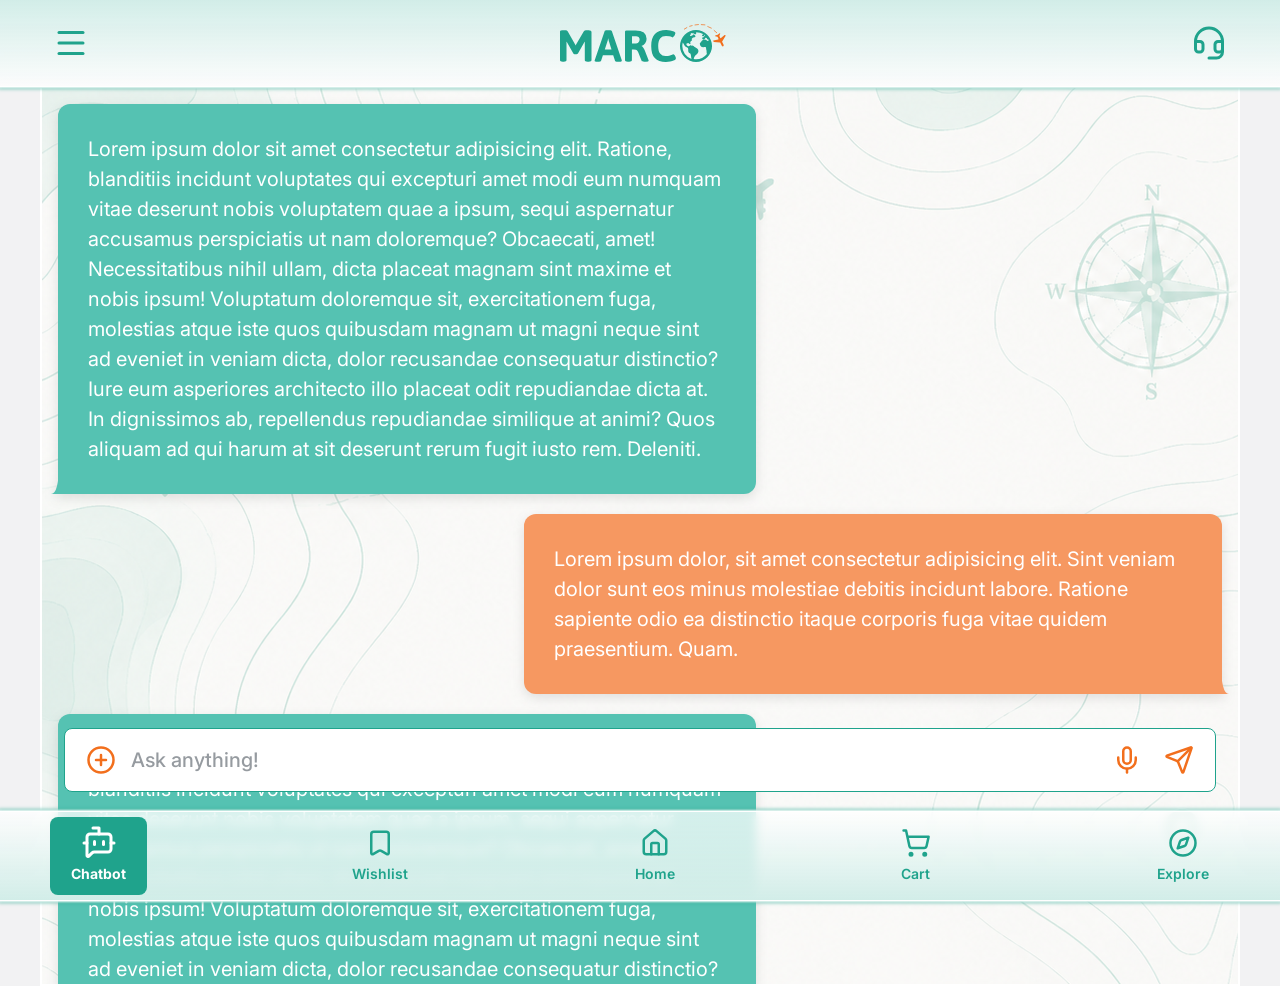
==== commit 3a664132: "update" ====
--- a/HTML Pages/Chatbot.html
+++ b/HTML Pages/Chatbot.html
@@ -24,14 +24,14 @@
         <li>
           <a
             class="btn btn--tertiary btn--nav btn--is-active"
-            href="./chatbot.html"
+            href="./Chatbot.html"
           >
             <span data-lucide="bot-message-square" aria-hidden="true"></span>
             <span class="text--sm">Chatbot</span>
           </a>
         </li>
         <li>
-          <a class="btn btn--tertiary btn--nav" href="./wishlist.html">
+          <a class="btn btn--tertiary btn--nav" href="./Wishlist.html">
             <span data-lucide="bookmark" aria-hidden="true"></span>
             <span class="text--sm">Wishlist</span>
           </a>
@@ -39,7 +39,7 @@
         <li>
           <a
             class="btn btn--tertiary btn--nav"
-            href="./home.html"
+            href="./Home.html"
             aria-current="page"
           >
             <span data-lucide="home" aria-hidden="true"></span>
@@ -47,13 +47,13 @@
           </a>
         </li>
         <li>
-          <a class="btn btn--tertiary btn--nav" href="./cart.html">
+          <a class="btn btn--tertiary btn--nav" href="./Cart.html">
             <span data-lucide="shopping-cart" aria-hidden="true"></span>
             <span class="text--sm">Cart</span>
           </a>
         </li>
         <li>
-          <a class="btn btn--tertiary btn--nav" href="./explore.html">
+          <a class="btn btn--tertiary btn--nav" href="./Explore.html">
             <span data-lucide="compass" aria-hidden="true"></span>
             <span class="text--sm">Explore</span>
           </a>
